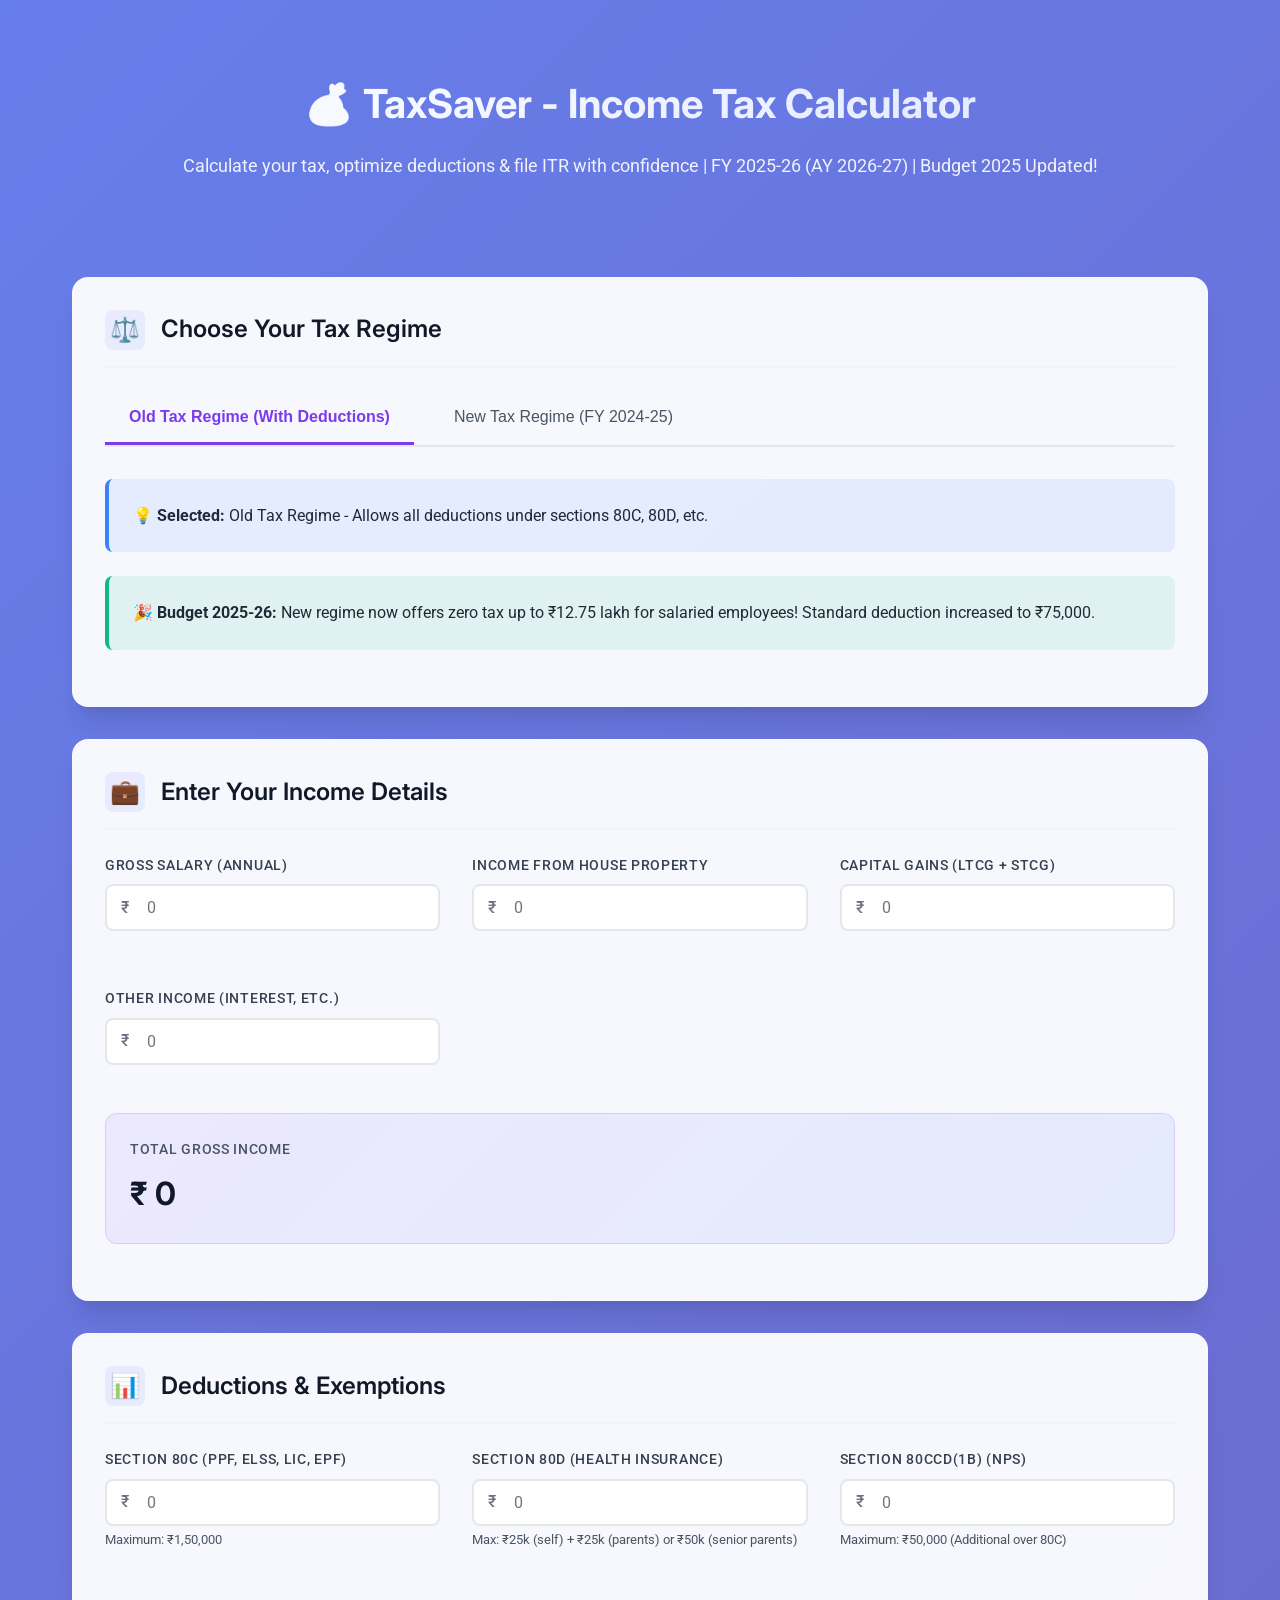
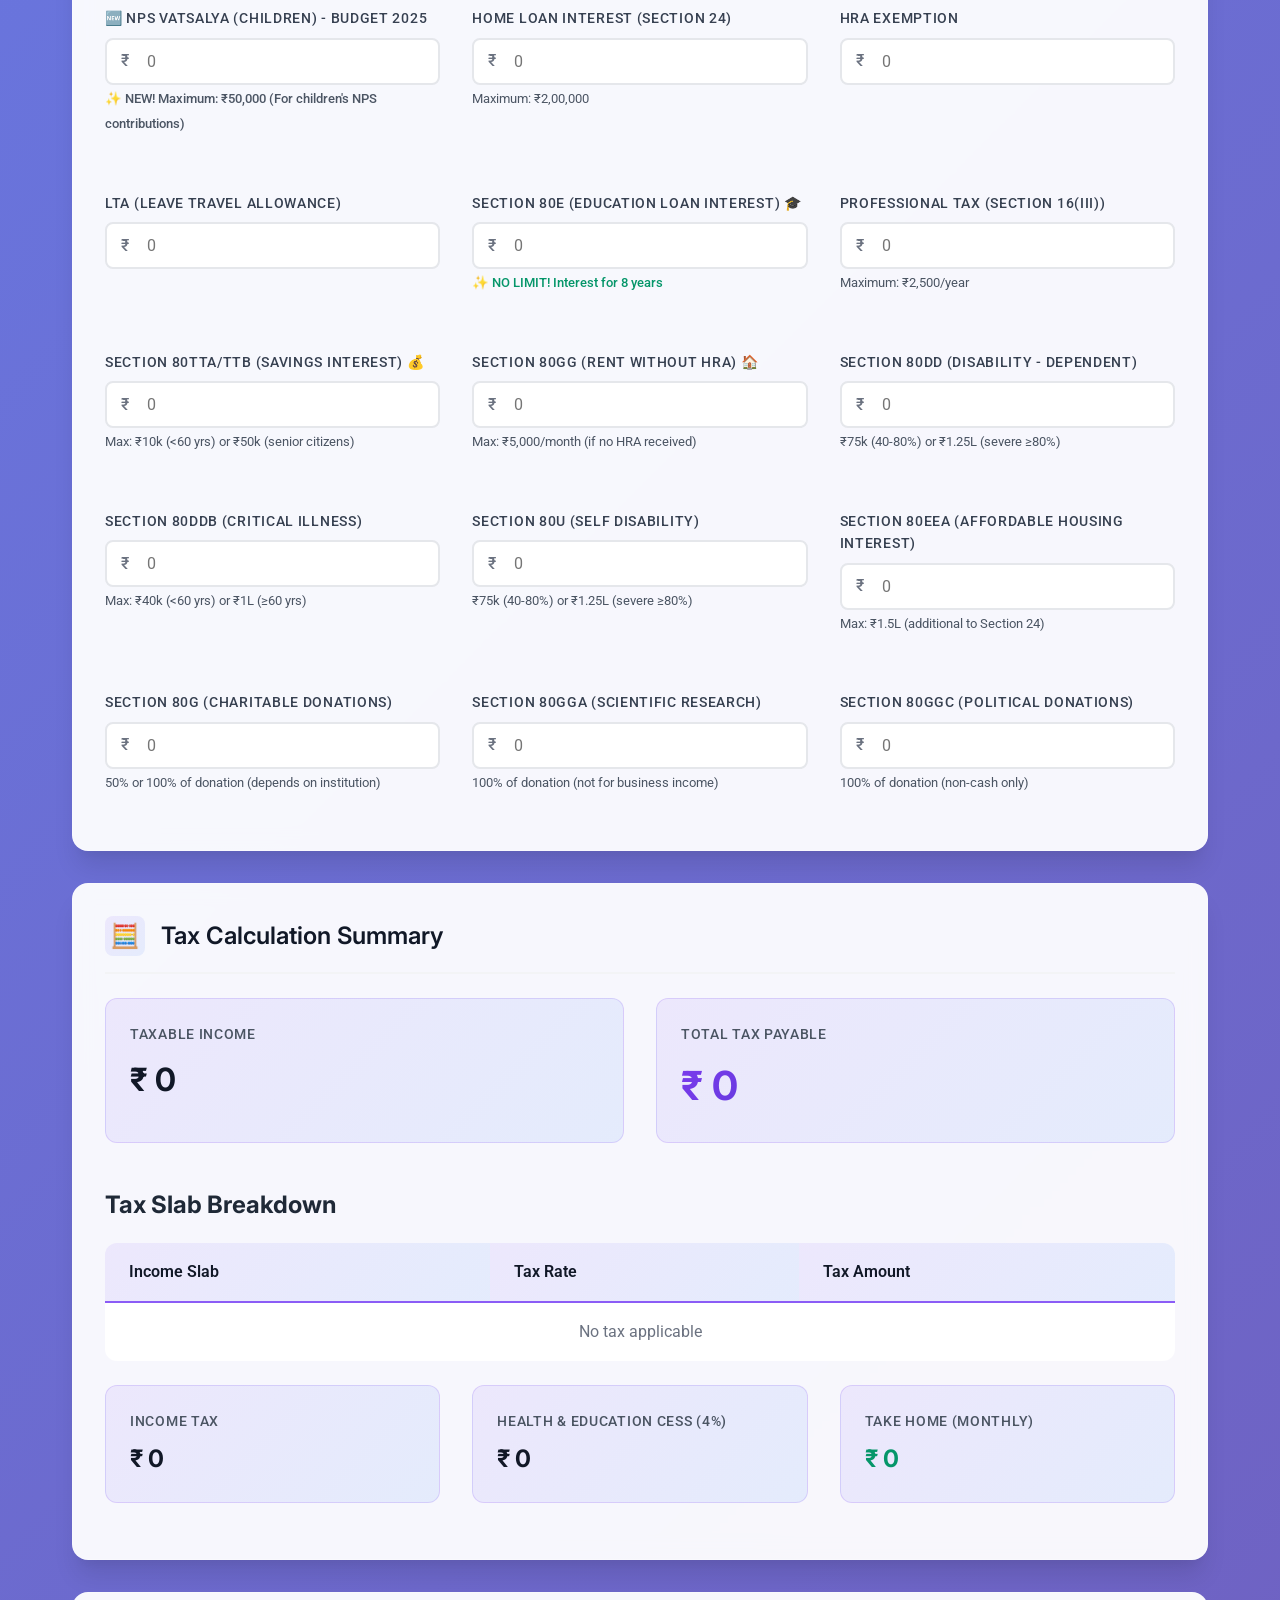
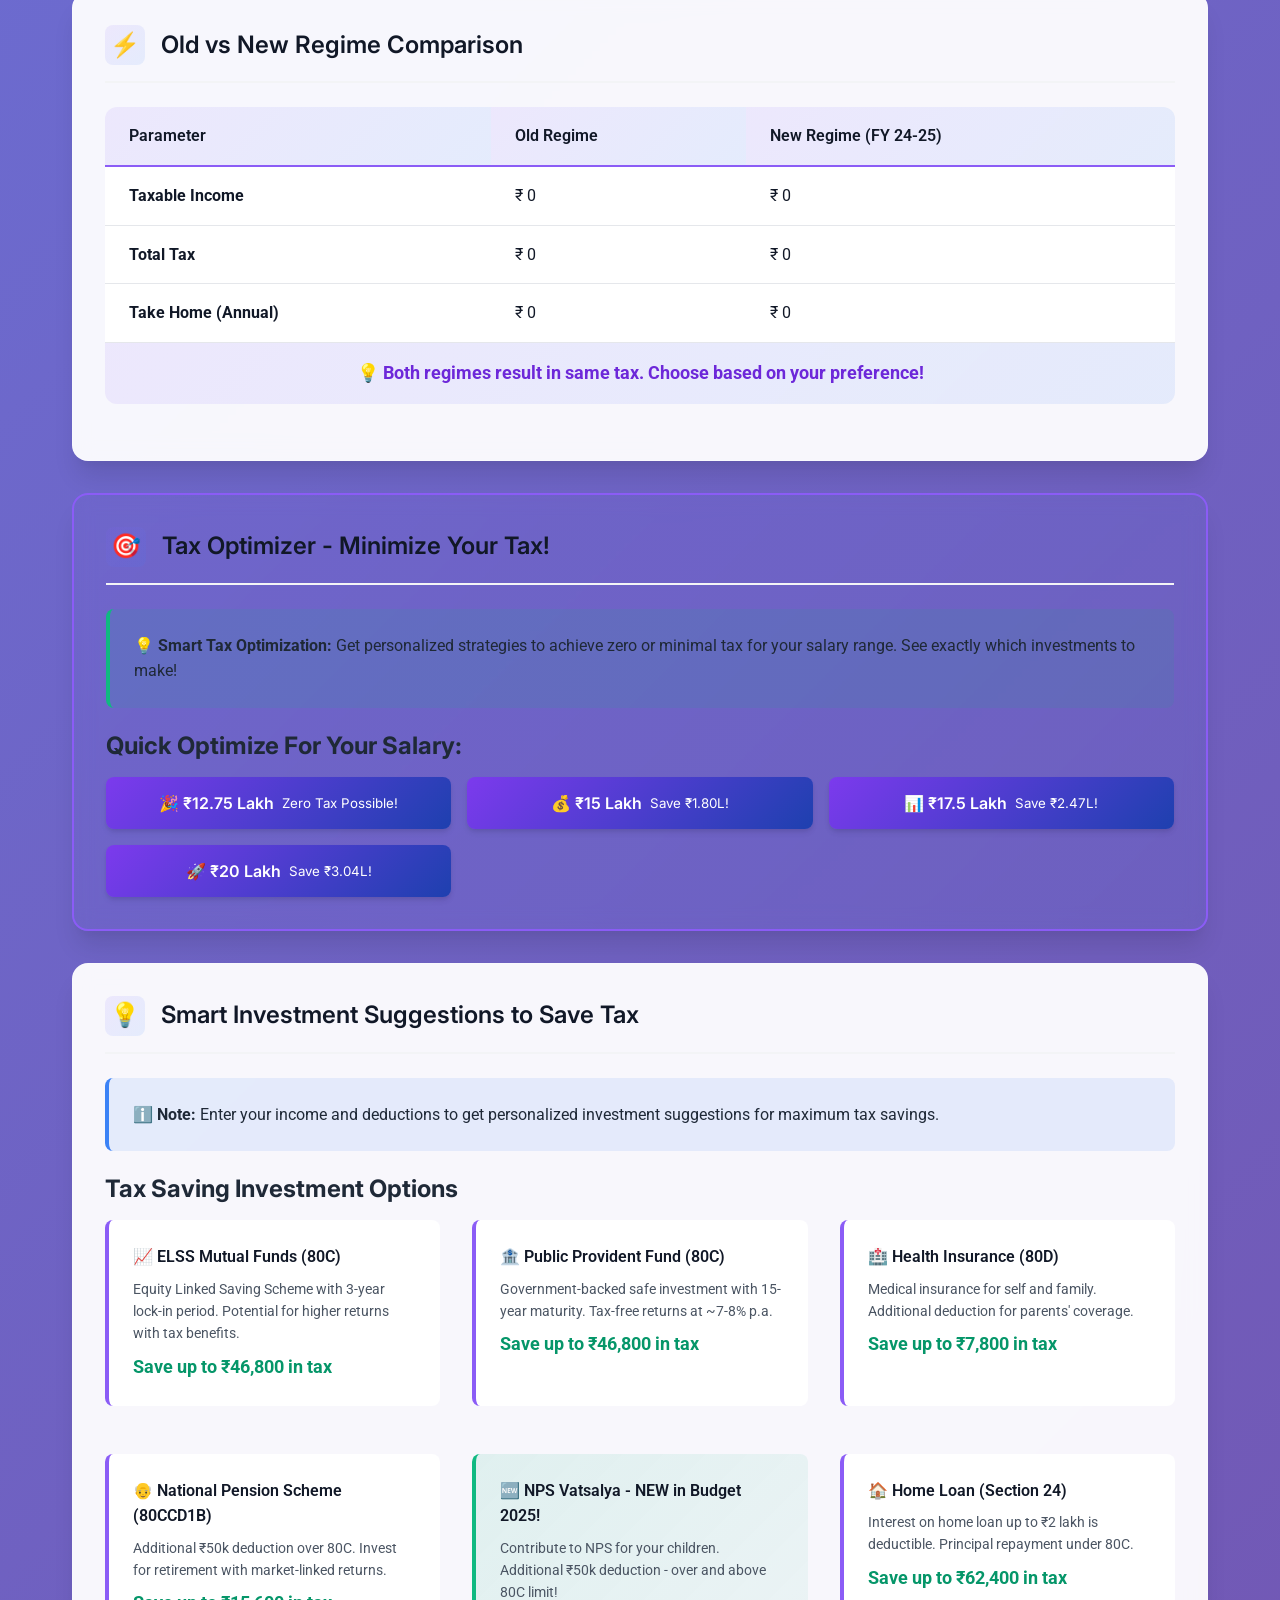
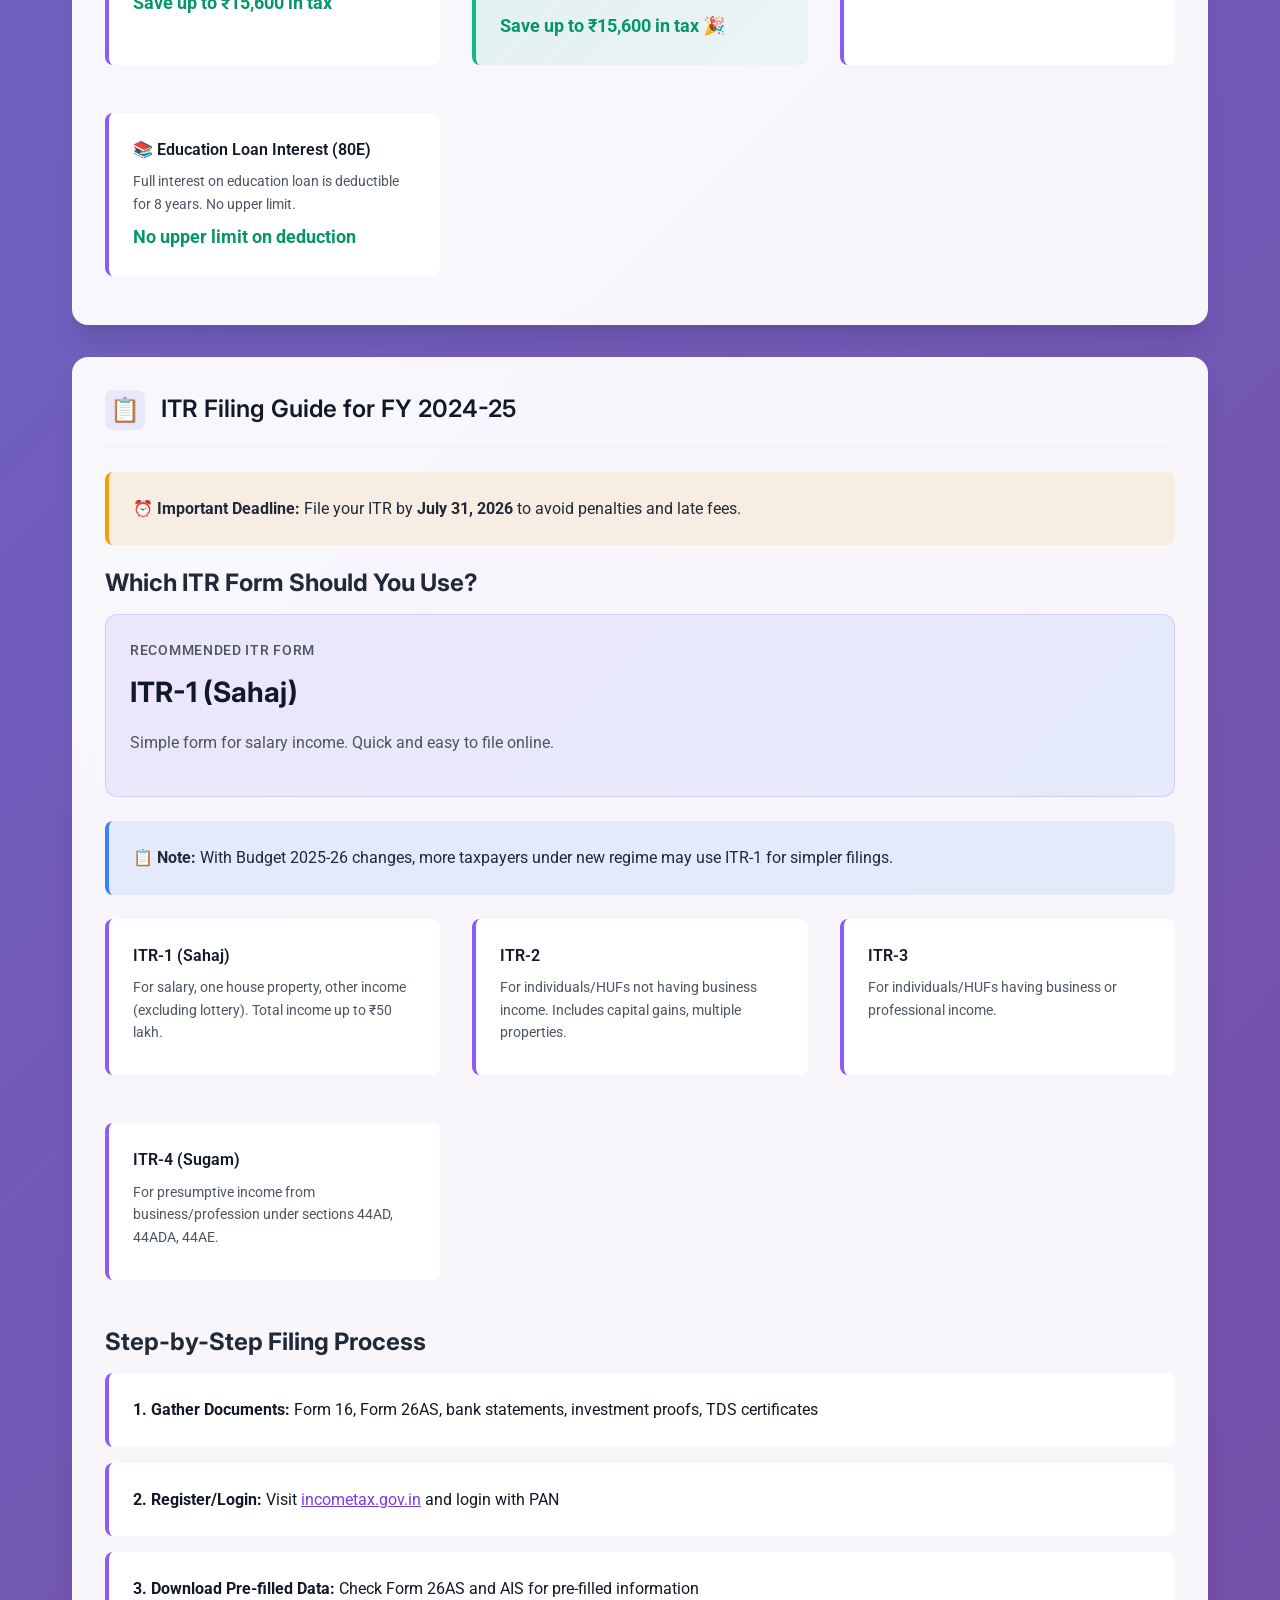
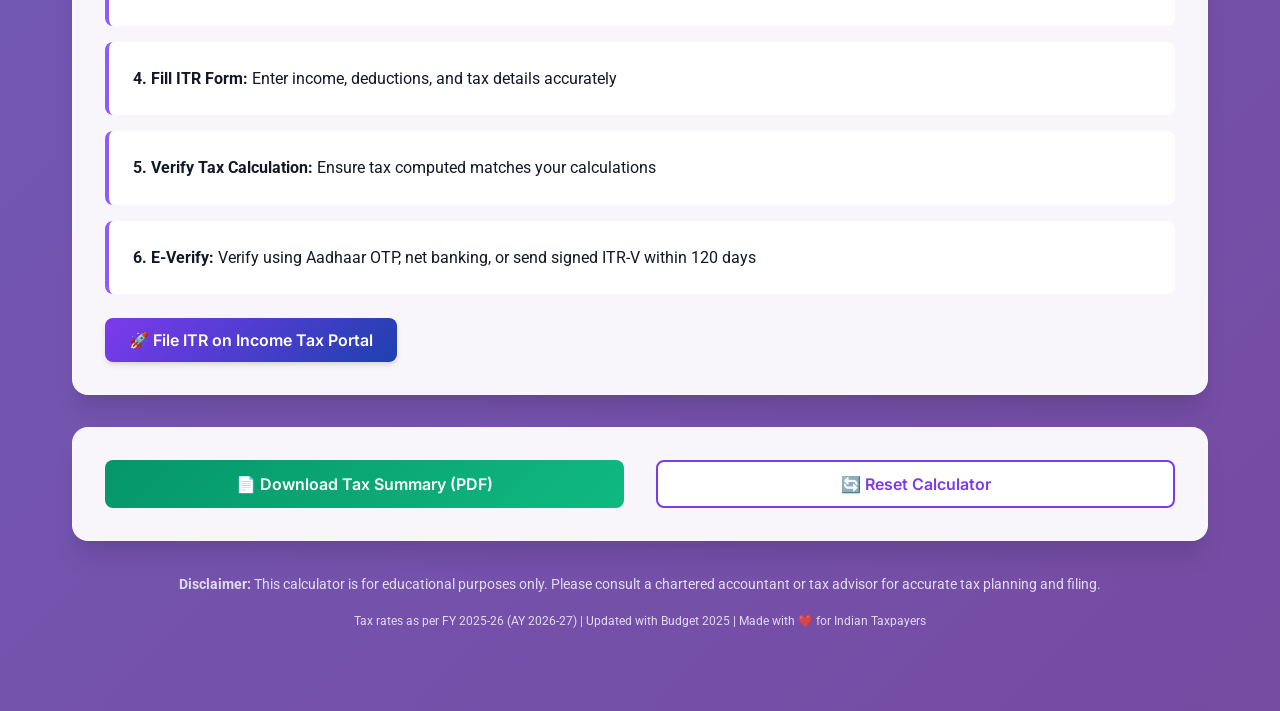
==== index.html @ 65541838 "Initial commit for tax-project with GSD config" ====
<!DOCTYPE html>
<html lang="en">

<head>
    <meta charset="UTF-8">
    <meta name="viewport" content="width=device-width, initial-scale=1.0">
    <meta name="description"
        content="Calculate your income tax, optimize deductions, and get ITR filing guidance for India. Updated for Budget 2025-26 with zero tax up to ₹12.75 lakh!">
    <title>TaxSaver - Income Tax Calculator & ITR Filing Assistant | India | Budget 2025-26</title>

    <!-- Google Fonts -->
    <link rel="preconnect" href="https://fonts.googleapis.com">
    <link rel="preconnect" href="https://fonts.gstatic.com" crossorigin>
    <link
        href="https://fonts.googleapis.com/css2?family=Inter:wght@400;500;600;700&family=Roboto:wght@400;500;700&family=Roboto+Mono:wght@400;500&display=swap"
        rel="stylesheet">

    <!-- Stylesheet -->
    <link rel="stylesheet" href="styles.css">
</head>

<body>
    <div class="container">
        <!-- Header -->
        <header class="header">
            <h1>💰 TaxSaver - Income Tax Calculator</h1>
            <p class="header-subtitle">Calculate your tax, optimize deductions & file ITR with confidence | FY 2025-26
                (AY 2026-27) | Budget 2025 Updated!</p>
        </header>

        <!-- Tax Regime Selector -->
        <div class="card fade-in">
            <div class="card-header">
                <div class="card-icon">⚖️</div>
                <h2 class="card-title">Choose Your Tax Regime</h2>
            </div>
            <div class="tabs">
                <button class="tab active" data-regime="old" onclick="selectRegime('old')">Old Tax Regime (With
                    Deductions)</button>
                <button class="tab" data-regime="new" onclick="selectRegime('new')">New Tax Regime (FY 2024-25)</button>
            </div>
            <div class="alert alert-info mt-md">
                <strong>💡 Selected:</strong> <span id="regime-info">Old Tax Regime - Allows all deductions under
                    sections 80C, 80D, etc.</span>
            </div>
            <div class="alert alert-success mt-sm">
                <strong>🎉 Budget 2025-26:</strong> New regime now offers zero tax up to ₹12.75 lakh for salaried
                employees! Standard deduction increased to ₹75,000.
            </div>
        </div>

        <!-- Income Input Section -->
        <div class="card fade-in">
            <div class="card-header">
                <div class="card-icon">💼</div>
                <h2 class="card-title">Enter Your Income Details</h2>
            </div>

            <div class="grid grid-2">
                <div class="form-group">
                    <label class="form-label" for="salary">Gross Salary (Annual)</label>
                    <div class="input-group">
                        <span class="input-prefix">₹</span>
                        <input type="number" id="salary" class="form-input input-with-prefix" placeholder="0" min="0"
                            oninput="calculateTax()">
                    </div>
                </div>

                <div class="form-group">
                    <label class="form-label" for="houseProperty">Income from House Property</label>
                    <div class="input-group">
                        <span class="input-prefix">₹</span>
                        <input type="number" id="houseProperty" class="form-input input-with-prefix" placeholder="0"
                            oninput="calculateTax()">
                    </div>
                </div>

                <div class="form-group">
                    <label class="form-label" for="capitalGains">Capital Gains (LTCG + STCG)</label>
                    <div class="input-group">
                        <span class="input-prefix">₹</span>
                        <input type="number" id="capitalGains" class="form-input input-with-prefix" placeholder="0"
                            oninput="calculateTax()">
                    </div>
                </div>

                <div class="form-group">
                    <label class="form-label" for="otherIncome">Other Income (Interest, etc.)</label>
                    <div class="input-group">
                        <span class="input-prefix">₹</span>
                        <input type="number" id="otherIncome" class="form-input input-with-prefix" placeholder="0"
                            oninput="calculateTax()">
                    </div>
                </div>
            </div>

            <div class="result-box mt-md">
                <div class="result-label">Total Gross Income</div>
                <div class="result-value" id="totalIncome">₹ 0</div>
            </div>
        </div>

        <!-- Deductions Section (Old Regime Only) -->
        <div class="card fade-in" id="deductions-section">
            <div class="card-header">
                <div class="card-icon">📊</div>
                <h2 class="card-title">Deductions & Exemptions</h2>
            </div>

            <div class="grid grid-2">
                <div class="form-group">
                    <label class="form-label" for="section80c">Section 80C (PPF, ELSS, LIC, EPF)</label>
                    <div class="input-group">
                        <span class="input-prefix">₹</span>
                        <input type="number" id="section80c" class="form-input input-with-prefix" placeholder="0"
                            max="150000" oninput="calculateTax()">
                    </div>
                    <small style="color: var(--gray-600);">Maximum: ₹1,50,000</small>
                </div>

                <div class="form-group">
                    <label class="form-label" for="section80d">Section 80D (Health Insurance)</label>
                    <div class="input-group">
                        <span class="input-prefix">₹</span>
                        <input type="number" id="section80d" class="form-input input-with-prefix" placeholder="0"
                            max="100000" oninput="calculateTax()">
                    </div>
                    <small style="color: var(--gray-600);">Max: ₹25k (self) + ₹25k (parents) or ₹50k (senior
                        parents)</small>
                </div>

                <div class="form-group">
                    <label class="form-label" for="section80ccd1b">Section 80CCD(1B) (NPS)</label>
                    <div class="input-group">
                        <span class="input-prefix">₹</span>
                        <input type="number" id="section80ccd1b" class="form-input input-with-prefix" placeholder="0"
                            max="50000" oninput="calculateTax()">
                    </div>
                    <small style="color: var(--gray-600);">Maximum: ₹50,000 (Additional over 80C)</small>
                </div>

                <div class="form-group">
                    <label class="form-label" for="npsVatsalya">🆕 NPS Vatsalya (Children) - Budget 2025</label>
                    <div class="input-group">
                        <span class="input-prefix">₹</span>
                        <input type="number" id="npsVatsalya" class="form-input input-with-prefix" placeholder="0"
                            max="50000" oninput="calculateTax()">
                    </div>
                    <small style="color: var(--gray-600); font-weight: 500;">✨ NEW! Maximum: ₹50,000 (For children's NPS
                        contributions)</small>
                </div>

                <div class="form-group">
                    <label class="form-label" for="homeLoanInterest">Home Loan Interest (Section 24)</label>
                    <div class="input-group">
                        <span class="input-prefix">₹</span>
                        <input type="number" id="homeLoanInterest" class="form-input input-with-prefix" placeholder="0"
                            max="200000" oninput="calculateTax()">
                    </div>
                    <small style="color: var(--gray-600);">Maximum: ₹2,00,000</small>
                </div>

                <div class="form-group">
                    <label class="form-label" for="hra">HRA Exemption</label>
                    <div class="input-group">
                        <span class="input-prefix">₹</span>
                        <input type="number" id="hra" class="form-input input-with-prefix" placeholder="0"
                            oninput="calculateTax()">
                    </div>
                </div>

                <div class="form-group">
                    <label class="form-label" for="lta">LTA (Leave Travel Allowance)</label>
                    <div class="input-group">
                        <span class="input-prefix">₹</span>
                        <input type="number" id="lta" class="form-input input-with-prefix" placeholder="0"
                            oninput="calculateTax()">
                    </div>
                </div>

                <!-- NEW DEDUCTIONS - Education & Professional -->
                <div class="form-group">
                    <label class="form-label" for="section80e">Section 80E (Education Loan Interest) 🎓</label>
                    <div class="input-group">
                        <span class="input-prefix">₹</span>
                        <input type="number" id="section80e" class="form-input input-with-prefix" placeholder="0"
                            oninput="calculateTax()">
                    </div>
                    <small style="color: var(--success-600); font-weight: 500;">✨ NO LIMIT! Interest for 8 years</small>
                </div>

                <div class="form-group">
                    <label class="form-label" for="professionalTax">Professional Tax (Section 16(iii))</label>
                    <div class="input-group">
                        <span class="input-prefix">₹</span>
                        <input type="number" id="professionalTax" class="form-input input-with-prefix" placeholder="0"
                            max="2500" oninput="calculateTax()">
                    </div>
                    <small style="color: var(--gray-600);">Maximum: ₹2,500/year</small>
                </div>

                <div class="form-group">
                    <label class="form-label" for="section80tta">Section 80TTA/TTB (Savings Interest) 💰</label>
                    <div class="input-group">
                        <span class="input-prefix">₹</span>
                        <input type="number" id="section80tta" class="form-input input-with-prefix" placeholder="0"
                            oninput="calculateTax()">
                    </div>
                    <small style="color: var(--gray-600);">Max: ₹10k (<60 yrs) or ₹50k (senior citizens)</small>
                </div>

                <div class="form-group">
                    <label class="form-label" for="section80gg">Section 80GG (Rent without HRA) 🏠</label>
                    <div class="input-group">
                        <span class="input-prefix">₹</span>
                        <input type="number" id="section80gg" class="form-input input-with-prefix" placeholder="0"
                            max="60000" oninput="calculateTax()">
                    </div>
                    <small style="color: var(--gray-600);">Max: ₹5,000/month (if no HRA received)</small>
                </div>

                <div class="form-group">
                    <label class="form-label" for="section80dd">Section 80DD (Disability - Dependent)</label>
                    <div class="input-group">
                        <span class="input-prefix">₹</span>
                        <input type="number" id="section80dd" class="form-input input-with-prefix" placeholder="0"
                            oninput="calculateTax()">
                    </div>
                    <small style="color: var(--gray-600);">₹75k (40-80%) or ₹1.25L (severe ≥80%)</small>
                </div>

                <div class="form-group">
                    <label class="form-label" for="section80ddb">Section 80DDB (Critical Illness)</label>
                    <div class="input-group">
                        <span class="input-prefix">₹</span>
                        <input type="number" id="section80ddb" class="form-input input-with-prefix" placeholder="0"
                            oninput="calculateTax()">
                    </div>
                    <small style="color: var(--gray-600);">Max: ₹40k (<60 yrs) or ₹1L (≥60 yrs)</small>
                </div>

                <div class="form-group">
                    <label class="form-label" for="section80u">Section 80U (Self Disability)</label>
                    <div class="input-group">
                        <span class="input-prefix">₹</span>
                        <input type="number" id="section80u" class="form-input input-with-prefix" placeholder="0"
                            oninput="calculateTax()">
                    </div>
                    <small style="color: var(--gray-600);">₹75k (40-80%) or ₹1.25L (severe ≥80%)</small>
                </div>

                <div class="form-group">
                    <label class="form-label" for="section80eea">Section 80EEA (Affordable Housing Interest)</label>
                    <div class="input-group">
                        <span class="input-prefix">₹</span>
                        <input type="number" id="section80eea" class="form-input input-with-prefix" placeholder="0"
                            max="150000" oninput="calculateTax()">
                    </div>
                    <small style="color: var(--gray-600);">Max: ₹1.5L (additional to Section 24)</small>
                </div>

                <div class="form-group">
                    <label class="form-label" for="section80g">Section 80G (Charitable Donations)</label>
                    <div class="input-group">
                        <span class="input-prefix">₹</span>
                        <input type="number" id="section80g" class="form-input input-with-prefix" placeholder="0"
                            oninput="calculateTax()">
                    </div>
                    <small style="color: var(--gray-600);">50% or 100% of donation (depends on institution)</small>
                </div>

                <div class="form-group">
                    <label class="form-label" for="section80gga">Section 80GGA (Scientific Research)</label>
                    <div class="input-group">
                        <span class="input-prefix">₹</span>
                        <input type="number" id="section80gga" class="form-input input-with-prefix" placeholder="0"
                            oninput="calculateTax()">
                    </div>
                    <small style="color: var(--gray-600);">100% of donation (not for business income)</small>
                </div>

                <div class="form-group">
                    <label class="form-label" for="section80ggc">Section 80GGC (Political Donations)</label>
                    <div class="input-group">
                        <span class="input-prefix">₹</span>
                        <input type="number" id="section80ggc" class="form-input input-with-prefix" placeholder="0"
                            oninput="calculateTax()">
                    </div>
                    <small style="color: var(--gray-600);">100% of donation (non-cash only)</small>
                </div>
            </div>
        </div>

        <!-- Tax Calculation Results -->
        <div class="card fade-in">
            <div class="card-header">
                <div class="card-icon">🧮</div>
                <h2 class="card-title">Tax Calculation Summary</h2>
            </div>

            <div class="grid grid-2">
                <div class="result-box">
                    <div class="result-label">Taxable Income</div>
                    <div class="result-value" id="taxableIncome">₹ 0</div>
                </div>

                <div class="result-box">
                    <div class="result-label">Total Tax Payable</div>
                    <div class="result-value large" id="totalTax">₹ 0</div>
                </div>
            </div>

            <!-- Tax Breakdown -->
            <div class="mt-md">
                <h3 class="mb-sm">Tax Slab Breakdown</h3>
                <table class="comparison-table">
                    <thead>
                        <tr>
                            <th>Income Slab</th>
                            <th>Tax Rate</th>
                            <th>Tax Amount</th>
                        </tr>
                    </thead>
                    <tbody id="taxBreakdown">
                        <tr>
                            <td colspan="3" class="text-center" style="color: var(--gray-500);">Enter income to see tax
                                breakdown</td>
                        </tr>
                    </tbody>
                </table>
            </div>

            <!-- Additional Charges -->
            <div class="grid grid-3 mt-md">
                <div class="result-box">
                    <div class="result-label">Income Tax</div>
                    <div class="result-value" id="baseTax" style="font-size: 1.5rem;">₹ 0</div>
                </div>
                <div class="result-box">
                    <div class="result-label">Health & Education Cess (4%)</div>
                    <div class="result-value" id="cess" style="font-size: 1.5rem;">₹ 0</div>
                </div>
                <div class="result-box">
                    <div class="result-label">Take Home (Monthly)</div>
                    <div class="result-value text-success" id="takeHome" style="font-size: 1.5rem;">₹ 0</div>
                </div>
            </div>
        </div>

        <!-- Regime Comparison -->
        <div class="card fade-in">
            <div class="card-header">
                <div class="card-icon">⚡</div>
                <h2 class="card-title">Old vs New Regime Comparison</h2>
            </div>

            <table class="comparison-table">
                <thead>
                    <tr>
                        <th>Parameter</th>
                        <th>Old Regime</th>
                        <th>New Regime (FY 24-25)</th>
                    </tr>
                </thead>
                <tbody>
                    <tr>
                        <td><strong>Taxable Income</strong></td>
                        <td id="oldTaxableIncome">₹ 0</td>
                        <td id="newTaxableIncome">₹ 0</td>
                    </tr>
                    <tr>
                        <td><strong>Total Tax</strong></td>
                        <td id="oldTotalTax">₹ 0</td>
                        <td id="newTotalTax">₹ 0</td>
                    </tr>
                    <tr>
                        <td><strong>Take Home (Annual)</strong></td>
                        <td id="oldTakeHome">₹ 0</td>
                        <td id="newTakeHome">₹ 0</td>
                    </tr>
                    <tr>
                        <td colspan="3" class="text-center" style="background: var(--card-gradient);">
                            <strong id="recommendation" style="color: var(--accent-700); font-size: 1.125rem;">💡
                                Recommendation will appear here</strong>
                        </td>
                    </tr>
                </tbody>
            </table>
        </div>

        <!-- Tax Optimizer Section -->
        <div class="card fade-in"
            style="background: linear-gradient(135deg, rgba(139, 92, 246, 0.05) 0%, rgba(59, 130, 246, 0.05) 100%); border: 2px solid var(--accent-500);">
            <div class="card-header">
                <div class="card-icon">🎯</div>
                <h2 class="card-title">Tax Optimizer - Minimize Your Tax!</h2>
            </div>

            <div class="alert alert-success">
                <strong>💡 Smart Tax Optimization:</strong> Get personalized strategies to achieve zero or minimal tax
                for your salary range. See exactly which investments to make!
            </div>

            <!-- Quick Scenario Selector -->
            <div class="mt-md">
                <h3 class="mb-sm">Quick Optimize For Your Salary:</h3>
                <div class="grid grid-2" style="gap: 1rem;">
                    <button class="btn btn-primary" onclick="optimizeForSalary(1275000)"
                        style="font-size: 1rem; padding: 1rem;">
                        🎉 ₹12.75 Lakh<br>
                        <small style="font-weight: normal;">Zero Tax Possible!</small>
                    </button>
                    <button class="btn btn-primary" onclick="optimizeForSalary(1500000)"
                        style="font-size: 1rem; padding: 1rem;">
                        💰 ₹15 Lakh<br>
                        <small style="font-weight: normal;">Save ₹1.80L!</small>
                    </button>
                    <button class="btn btn-primary" onclick="optimizeForSalary(1750000)"
                        style="font-size: 1rem; padding: 1rem;">
                        📊 ₹17.5 Lakh<br>
                        <small style="font-weight: normal;">Save ₹2.47L!</small>
                    </button>
                    <button class="btn btn-primary" onclick="optimizeForSalary(2000000)"
                        style="font-size: 1rem; padding: 1rem;">
                        🚀 ₹20 Lakh<br>
                        <small style="font-weight: normal;">Save ₹3.04L!</small>
                    </button>
                </div>
            </div>

            <!-- Optimization Results -->
            <div id="optimizer-results" class="hidden">
                <!-- Results will be populated by JavaScript -->
            </div>
        </div>

        <!-- Investment Suggestions -->
        <div class="card fade-in">
            <div class="card-header">
                <div class="card-icon">💡</div>
                <h2 class="card-title">Smart Investment Suggestions to Save Tax</h2>
            </div>

            <div id="suggestions-container">
                <div class="alert alert-info">
                    <strong>ℹ️ Note:</strong> Enter your income and deductions to get personalized investment
                    suggestions for maximum tax savings.
                </div>
            </div>

            <div class="mt-md">
                <h3 class="mb-sm">Tax Saving Investment Options</h3>
                <div class="grid grid-2">
                    <div class="suggestion-item">
                        <div class="suggestion-title">📈 ELSS Mutual Funds (80C)</div>
                        <div class="suggestion-desc">Equity Linked Saving Scheme with 3-year lock-in period. Potential
                            for higher returns with tax benefits.</div>
                        <div class="suggestion-amount">Save up to ₹46,800 in tax</div>
                    </div>

                    <div class="suggestion-item">
                        <div class="suggestion-title">🏦 Public Provident Fund (80C)</div>
                        <div class="suggestion-desc">Government-backed safe investment with 15-year maturity. Tax-free
                            returns at ~7-8% p.a.</div>
                        <div class="suggestion-amount">Save up to ₹46,800 in tax</div>
                    </div>

                    <div class="suggestion-item">
                        <div class="suggestion-title">🏥 Health Insurance (80D)</div>
                        <div class="suggestion-desc">Medical insurance for self and family. Additional deduction for
                            parents' coverage.</div>
                        <div class="suggestion-amount">Save up to ₹7,800 in tax</div>
                    </div>

                    <div class="suggestion-item">
                        <div class="suggestion-title">👴 National Pension Scheme (80CCD1B)</div>
                        <div class="suggestion-desc">Additional ₹50k deduction over 80C. Invest for retirement with
                            market-linked returns.</div>
                        <div class="suggestion-amount">Save up to ₹15,600 in tax</div>
                    </div>

                    <div class="suggestion-item"
                        style="border-left-color: var(--success-500); background: linear-gradient(135deg, rgba(16, 185, 129, 0.1) 0%, rgba(16, 185, 129, 0.05) 100%);">
                        <div class="suggestion-title">🆕 NPS Vatsalya - NEW in Budget 2025!</div>
                        <div class="suggestion-desc">Contribute to NPS for your children. Additional ₹50k deduction -
                            over and above 80C limit!</div>
                        <div class="suggestion-amount">Save up to ₹15,600 in tax 🎉</div>
                    </div>

                    <div class="suggestion-item">
                        <div class="suggestion-title">🏠 Home Loan (Section 24)</div>
                        <div class="suggestion-desc">Interest on home loan up to ₹2 lakh is deductible. Principal
                            repayment under 80C.</div>
                        <div class="suggestion-amount">Save up to ₹62,400 in tax</div>
                    </div>

                    <div class="suggestion-item">
                        <div class="suggestion-title">📚 Education Loan Interest (80E)</div>
                        <div class="suggestion-desc">Full interest on education loan is deductible for 8 years. No upper
                            limit.</div>
                        <div class="suggestion-amount">No upper limit on deduction</div>
                    </div>
                </div>
            </div>
        </div>

        <!-- ITR Filing Guide -->
        <div class="card fade-in">
            <div class="card-header">
                <div class="card-icon">📋</div>
                <h2 class="card-title">ITR Filing Guide for FY 2024-25</h2>
            </div>

            <div class="alert alert-warning">
                <strong>⏰ Important Deadline:</strong> File your ITR by <strong>July 31, 2026</strong> to avoid
                penalties and late fees.
            </div>

            <div class="mt-md">
                <h3 class="mb-sm">Which ITR Form Should You Use?</h3>
                <div id="itr-form-suggestion" class="result-box">
                    <div class="result-label">Recommended ITR Form</div>
                    <div class="result-value" id="itrForm" style="font-size: 1.75rem;">ITR-1 (Sahaj)</div>
                    <p id="itrFormDesc" class="mt-sm" style="color: var(--gray-600);">For individuals with salary
                        income, one house property, and other income up to ₹50 lakh.</p>
                </div>

                <div class="alert alert-info mt-md">
                    <strong>📋 Note:</strong> With Budget 2025-26 changes, more taxpayers under new regime may use ITR-1
                    for simpler filings.
                </div>

                <div class="grid grid-2 mt-md">
                    <div class="suggestion-item">
                        <div class="suggestion-title">ITR-1 (Sahaj)</div>
                        <div class="suggestion-desc">For salary, one house property, other income (excluding lottery).
                            Total income up to ₹50 lakh.</div>
                    </div>

                    <div class="suggestion-item">
                        <div class="suggestion-title">ITR-2</div>
                        <div class="suggestion-desc">For individuals/HUFs not having business income. Includes capital
                            gains, multiple properties.</div>
                    </div>

                    <div class="suggestion-item">
                        <div class="suggestion-title">ITR-3</div>
                        <div class="suggestion-desc">For individuals/HUFs having business or professional income.</div>
                    </div>

                    <div class="suggestion-item">
                        <div class="suggestion-title">ITR-4 (Sugam)</div>
                        <div class="suggestion-desc">For presumptive income from business/profession under sections
                            44AD, 44ADA, 44AE.</div>
                    </div>
                </div>
            </div>

            <div class="mt-lg">
                <h3 class="mb-sm">Step-by-Step Filing Process</h3>
                <div class="suggestion-item">
                    <strong>1. Gather Documents:</strong> Form 16, Form 26AS, bank statements, investment proofs, TDS
                    certificates
                </div>
                <div class="suggestion-item">
                    <strong>2. Register/Login:</strong> Visit <a href="https://www.incometax.gov.in" target="_blank"
                        style="color: var(--accent-600);">incometax.gov.in</a> and login with PAN
                </div>
                <div class="suggestion-item">
                    <strong>3. Download Pre-filled Data:</strong> Check Form 26AS and AIS for pre-filled information
                </div>
                <div class="suggestion-item">
                    <strong>4. Fill ITR Form:</strong> Enter income, deductions, and tax details accurately
                </div>
                <div class="suggestion-item">
                    <strong>5. Verify Tax Calculation:</strong> Ensure tax computed matches your calculations
                </div>
                <div class="suggestion-item">
                    <strong>6. E-Verify:</strong> Verify using Aadhaar OTP, net banking, or send signed ITR-V within 120
                    days
                </div>
            </div>

            <div class="mt-md">
                <button class="btn btn-primary" onclick="window.open('https://www.incometax.gov.in', '_blank')">
                    🚀 File ITR on Income Tax Portal
                </button>
            </div>
        </div>

        <!-- Action Buttons -->
        <div class="card fade-in text-center">
            <div class="grid grid-2">
                <button class="btn btn-success" onclick="downloadPDF()">
                    📄 Download Tax Summary (PDF)
                </button>
                <button class="btn btn-secondary" onclick="resetCalculator()">
                    🔄 Reset Calculator
                </button>
            </div>
        </div>

        <!-- Footer -->
        <footer class="text-center mt-lg" style="color: rgba(255, 255, 255, 0.8); padding-bottom: var(--spacing-lg);">
            <p style="font-size: 0.875rem;">
                <strong>Disclaimer:</strong> This calculator is for educational purposes only. Please consult a
                chartered accountant or tax advisor for accurate tax planning and filing.
            </p>
            <p style="font-size: 0.75rem; margin-top: var(--spacing-sm);">
                Tax rates as per FY 2025-26 (AY 2026-27) | Updated with Budget 2025 | Made with ❤️ for Indian Taxpayers
            </p>
        </footer>
    </div>

    <!-- JavaScript -->
    <script src="app.js"></script>
</body>

</html>
---- styles.css ----
/* ============================================
   TAXSAVER - Premium Design System
   Indian Income Tax Calculator & ITR Assistant
   ============================================ */

/* === CSS Variables & Design Tokens === */
:root {
  /* Color Palette - Finance & Trust Theme */
  --primary-600: #1e40af;
  --primary-700: #1e3a8a;
  --primary-800: #1e293b;
  --accent-500: #8b5cf6;
  --accent-600: #7c3aed;
  --accent-700: #6d28d9;
  
  /* Semantic Colors */
  --success-500: #10b981;
  --success-600: #059669;
  --warning-500: #f59e0b;
  --error-500: #ef4444;
  --info-500: #3b82f6;
  
  /* Neutrals */
  --gray-50: #f9fafb;
  --gray-100: #f3f4f6;
  --gray-200: #e5e7eb;
  --gray-300: #d1d5db;
  --gray-400: #9ca3af;
  --gray-500: #6b7280;
  --gray-600: #4b5563;
  --gray-700: #374151;
  --gray-800: #1f2937;
  --gray-900: #111827;
  
  /* Background Gradients */
  --bg-gradient: linear-gradient(135deg, #667eea 0%, #764ba2 100%);
  --bg-gradient-dark: linear-gradient(135deg, #1e3a8a 0%, #6d28d9 100%);
  --card-gradient: linear-gradient(135deg, rgba(139, 92, 246, 0.1) 0%, rgba(59, 130, 246, 0.1) 100%);
  
  /* Spacing */
  --spacing-xs: 0.5rem;
  --spacing-sm: 1rem;
  --spacing-md: 1.5rem;
  --spacing-lg: 2rem;
  --spacing-xl: 3rem;
  --spacing-2xl: 4rem;
  
  /* Typography */
  --font-heading: 'Inter', -apple-system, BlinkMacSystemFont, 'Segoe UI', sans-serif;
  --font-body: 'Roboto', -apple-system, BlinkMacSystemFont, 'Segoe UI', sans-serif;
  --font-mono: 'Roboto Mono', monospace;
  
  /* Border Radius */
  --radius-sm: 0.375rem;
  --radius-md: 0.5rem;
  --radius-lg: 0.75rem;
  --radius-xl: 1rem;
  --radius-2xl: 1.5rem;
  
  /* Shadows */
  --shadow-sm: 0 1px 2px 0 rgba(0, 0, 0, 0.05);
  --shadow-md: 0 4px 6px -1px rgba(0, 0, 0, 0.1), 0 2px 4px -1px rgba(0, 0, 0, 0.06);
  --shadow-lg: 0 10px 15px -3px rgba(0, 0, 0, 0.1), 0 4px 6px -2px rgba(0, 0, 0, 0.05);
  --shadow-xl: 0 20px 25px -5px rgba(0, 0, 0, 0.1), 0 10px 10px -5px rgba(0, 0, 0, 0.04);
  --shadow-glow: 0 0 30px rgba(139, 92, 246, 0.3);
  
  /* Transitions */
  --transition-fast: 150ms cubic-bezier(0.4, 0, 0.2, 1);
  --transition-base: 300ms cubic-bezier(0.4, 0, 0.2, 1);
  --transition-slow: 500ms cubic-bezier(0.4, 0, 0.2, 1);
}

/* === Global Resets & Base Styles === */
* {
  margin: 0;
  padding: 0;
  box-sizing: border-box;
}

html {
  font-size: 16px;
  scroll-behavior: smooth;
}

body {
  font-family: var(--font-body);
  background: var(--bg-gradient);
  color: var(--gray-900);
  line-height: 1.6;
  min-height: 100vh;
  overflow-x: hidden;
}

/* === Typography === */
h1, h2, h3, h4, h5, h6 {
  font-family: var(--font-heading);
  font-weight: 700;
  line-height: 1.2;
  margin-bottom: var(--spacing-sm);
}

h1 {
  font-size: 2.5rem;
  background: linear-gradient(135deg, #ffffff 0%, #e0e7ff 100%);
  -webkit-background-clip: text;
  -webkit-text-fill-color: transparent;
  background-clip: text;
  margin-bottom: var(--spacing-md);
}

h2 {
  font-size: 2rem;
  color: var(--gray-900);
}

h3 {
  font-size: 1.5rem;
  color: var(--gray-800);
}

p {
  margin-bottom: var(--spacing-sm);
}

/* === Container & Layout === */
.container {
  max-width: 1200px;
  margin: 0 auto;
  padding: var(--spacing-lg);
}

.header {
  text-align: center;
  padding: var(--spacing-xl) var(--spacing-lg);
  margin-bottom: var(--spacing-lg);
}

.header-subtitle {
  color: rgba(255, 255, 255, 0.9);
  font-size: 1.125rem;
  font-weight: 400;
  margin-top: var(--spacing-sm);
}

/* === Card Components === */
.card {
  background: rgba(255, 255, 255, 0.95);
  backdrop-filter: blur(10px);
  border-radius: var(--radius-xl);
  padding: var(--spacing-lg);
  margin-bottom: var(--spacing-lg);
  box-shadow: var(--shadow-xl);
  border: 1px solid rgba(255, 255, 255, 0.2);
  transition: transform var(--transition-base), box-shadow var(--transition-base);
}

.card:hover {
  transform: translateY(-2px);
  box-shadow: var(--shadow-xl), var(--shadow-glow);
}

.card-header {
  display: flex;
  align-items: center;
  gap: var(--spacing-sm);
  margin-bottom: var(--spacing-md);
  padding-bottom: var(--spacing-sm);
  border-bottom: 2px solid var(--gray-100);
}

.card-icon {
  width: 2.5rem;
  height: 2.5rem;
  background: var(--card-gradient);
  border-radius: var(--radius-md);
  display: flex;
  align-items: center;
  justify-content: center;
  font-size: 1.5rem;
}

.card-title {
  font-size: 1.5rem;
  font-weight: 600;
  color: var(--gray-900);
  margin: 0;
}

/* === Form Elements === */
.form-group {
  margin-bottom: var(--spacing-md);
}

.form-label {
  display: block;
  font-weight: 500;
  color: var(--gray-700);
  margin-bottom: var(--spacing-xs);
  font-size: 0.875rem;
  text-transform: uppercase;
  letter-spacing: 0.05em;
}

.form-input {
  width: 100%;
  padding: 0.75rem 1rem;
  border: 2px solid var(--gray-200);
  border-radius: var(--radius-md);
  font-size: 1rem;
  font-family: var(--font-body);
  transition: all var(--transition-fast);
  background: white;
}

.form-input:focus {
  outline: none;
  border-color: var(--accent-500);
  box-shadow: 0 0 0 3px rgba(139, 92, 246, 0.1);
}

.form-input:hover {
  border-color: var(--gray-300);
}

.input-group {
  position: relative;
}

.input-prefix {
  position: absolute;
  left: 1rem;
  top: 50%;
  transform: translateY(-50%);
  color: var(--gray-500);
  font-weight: 500;
  pointer-events: none;
}

.input-with-prefix {
  padding-left: 2.5rem;
}

/* === Buttons === */
.btn {
  padding: 0.75rem 1.5rem;
  border: none;
  border-radius: var(--radius-md);
  font-size: 1rem;
  font-weight: 600;
  font-family: var(--font-heading);
  cursor: pointer;
  transition: all var(--transition-base);
  display: inline-flex;
  align-items: center;
  gap: var(--spacing-xs);
  text-decoration: none;
  text-align: center;
  justify-content: center;
}

.btn-primary {
  background: linear-gradient(135deg, var(--accent-600) 0%, var(--primary-600) 100%);
  color: white;
  box-shadow: var(--shadow-md);
}

.btn-primary:hover {
  transform: translateY(-2px);
  box-shadow: var(--shadow-lg), 0 0 20px rgba(139, 92, 246, 0.4);
}

.btn-primary:active {
  transform: translateY(0);
}

.btn-secondary {
  background: white;
  color: var(--accent-600);
  border: 2px solid var(--accent-600);
}

.btn-secondary:hover {
  background: var(--accent-50);
  transform: translateY(-2px);
}

.btn-success {
  background: linear-gradient(135deg, var(--success-600) 0%, var(--success-500) 100%);
  color: white;
}

/* === Grid System === */
.grid {
  display: grid;
  gap: var(--spacing-lg);
}

.grid-2 {
  grid-template-columns: repeat(auto-fit, minmax(300px, 1fr));
}

.grid-3 {
  grid-template-columns: repeat(auto-fit, minmax(250px, 1fr));
}

/* === Tabs === */
.tabs {
  display: flex;
  gap: var(--spacing-sm);
  margin-bottom: var(--spacing-lg);
  border-bottom: 2px solid var(--gray-200);
  overflow-x: auto;
  padding-bottom: 0;
}

.tab {
  padding: var(--spacing-sm) var(--spacing-md);
  background: none;
  border: none;
  border-bottom: 3px solid transparent;
  font-size: 1rem;
  font-weight: 500;
  color: var(--gray-600);
  cursor: pointer;
  transition: all var(--transition-fast);
  white-space: nowrap;
}

.tab:hover {
  color: var(--accent-600);
}

.tab.active {
  color: var(--accent-600);
  border-bottom-color: var(--accent-600);
  font-weight: 600;
}

.tab-content {
  display: none;
}

.tab-content.active {
  display: block;
  animation: fadeIn var(--transition-base);
}

/* === Results Display === */
.result-box {
  background: var(--card-gradient);
  border-radius: var(--radius-lg);
  padding: var(--spacing-md);
  margin-bottom: var(--spacing-md);
  border: 1px solid rgba(139, 92, 246, 0.2);
}

.result-label {
  font-size: 0.875rem;
  color: var(--gray-600);
  text-transform: uppercase;
  letter-spacing: 0.05em;
  font-weight: 500;
}

.result-value {
  font-size: 2rem;
  font-weight: 700;
  font-family: var(--font-heading);
  color: var(--gray-900);
  margin-top: var(--spacing-xs);
}

.result-value.large {
  font-size: 2.5rem;
  background: linear-gradient(135deg, var(--accent-600) 0%, var(--primary-600) 100%);
  -webkit-background-clip: text;
  -webkit-text-fill-color: transparent;
  background-clip: text;
}

/* === Comparison Table === */
.comparison-table {
  width: 100%;
  border-collapse: separate;
  border-spacing: 0;
  margin: var(--spacing-md) 0;
  overflow: hidden;
  border-radius: var(--radius-lg);
}

.comparison-table th {
  background: var(--card-gradient);
  color: var(--gray-900);
  font-weight: 600;
  text-align: left;
  padding: var(--spacing-sm) var(--spacing-md);
  border-bottom: 2px solid var(--accent-500);
}

.comparison-table td {
  padding: var(--spacing-sm) var(--spacing-md);
  border-bottom: 1px solid var(--gray-200);
  background: white;
}

.comparison-table tr:last-child td {
  border-bottom: none;
}

.comparison-table tr:hover td {
  background: var(--gray-50);
}

/* === Progress Bar === */
.progress-bar {
  width: 100%;
  height: 1rem;
  background: var(--gray-200);
  border-radius: var(--radius-lg);
  overflow: hidden;
  margin: var(--spacing-sm) 0;
}

.progress-fill {
  height: 100%;
  background: linear-gradient(90deg, var(--success-600) 0%, var(--success-500) 100%);
  border-radius: var(--radius-lg);
  transition: width var(--transition-slow);
  position: relative;
}

.progress-fill::after {
  content: '';
  position: absolute;
  top: 0;
  left: 0;
  right: 0;
  bottom: 0;
  background: linear-gradient(90deg, transparent, rgba(255,255,255,0.3), transparent);
  animation: shimmer 2s infinite;
}

/* === Badge === */
.badge {
  display: inline-block;
  padding: 0.25rem 0.75rem;
  border-radius: var(--radius-lg);
  font-size: 0.75rem;
  font-weight: 600;
  text-transform: uppercase;
  letter-spacing: 0.05em;
}

.badge-success {
  background: var(--success-500);
  color: white;
}

.badge-info {
  background: var(--info-500);
  color: white;
}

.badge-warning {
  background: var(--warning-500);
  color: white;
}

/* === Suggestions List === */
.suggestion-item {
  background: white;
  border-left: 4px solid var(--accent-500);
  padding: var(--spacing-md);
  margin-bottom: var(--spacing-sm);
  border-radius: var(--radius-md);
  transition: all var(--transition-fast);
}

.suggestion-item:hover {
  transform: translateX(4px);
  box-shadow: var(--shadow-md);
}

.suggestion-title {
  font-weight: 600;
  color: var(--gray-900);
  margin-bottom: var(--spacing-xs);
}

.suggestion-desc {
  font-size: 0.875rem;
  color: var(--gray-600);
  margin-bottom: var(--spacing-xs);
}

.suggestion-amount {
  font-weight: 700;
  color: var(--success-600);
  font-size: 1.125rem;
}

/* === Alert/Info Box === */
.alert {
  padding: var(--spacing-md);
  border-radius: var(--radius-md);
  margin-bottom: var(--spacing-md);
  border-left: 4px solid;
}

.alert-info {
  background: rgba(59, 130, 246, 0.1);
  border-color: var(--info-500);
  color: var(--gray-800);
}

.alert-warning {
  background: rgba(245, 158, 11, 0.1);
  border-color: var(--warning-500);
  color: var(--gray-800);
}

.alert-success {
  background: rgba(16, 185, 129, 0.1);
  border-color: var(--success-500);
  color: var(--gray-800);
}

/* === Animations === */
@keyframes fadeIn {
  from {
    opacity: 0;
    transform: translateY(10px);
  }
  to {
    opacity: 1;
    transform: translateY(0);
  }
}

@keyframes shimmer {
  0% {
    transform: translateX(-100%);
  }
  100% {
    transform: translateX(100%);
  }
}

@keyframes pulse {
  0%, 100% {
    opacity: 1;
  }
  50% {
    opacity: 0.5;
  }
}

.fade-in {
  animation: fadeIn var(--transition-base);
}

/* === Utility Classes === */
.text-center {
  text-align: center;
}

.text-right {
  text-align: right;
}

.mt-sm { margin-top: var(--spacing-sm); }
.mt-md { margin-top: var(--spacing-md); }
.mt-lg { margin-top: var(--spacing-lg); }
.mb-sm { margin-bottom: var(--spacing-sm); }
.mb-md { margin-bottom: var(--spacing-md); }
.mb-lg { margin-bottom: var(--spacing-lg); }

.hidden {
  display: none !important;
}

.text-success {
  color: var(--success-600);
}

.text-warning {
  color: var(--warning-500);
}

.text-error {
  color: var(--error-500);
}

.font-mono {
  font-family: var(--font-mono);
}

/* === Responsive Design === */
@media (max-width: 768px) {
  .container {
    padding: var(--spacing-sm);
  }
  
  h1 {
    font-size: 2rem;
  }
  
  h2 {
    font-size: 1.5rem;
  }
  
  .card {
    padding: var(--spacing-md);
  }
  
  .grid-2,
  .grid-3 {
    grid-template-columns: 1fr;
  }
  
  .result-value {
    font-size: 1.5rem;
  }
  
  .result-value.large {
    font-size: 2rem;
  }
  
  .tabs {
    gap: var(--spacing-xs);
  }
  
  .tab {
    padding: var(--spacing-xs) var(--spacing-sm);
    font-size: 0.875rem;
  }
}

@media (max-width: 480px) {
  h1 {
    font-size: 1.75rem;
  }
  
  .header {
    padding: var(--spacing-md) var(--spacing-sm);
  }
  
  .btn {
    width: 100%;
  }
}

/* === Print Styles === */
@media print {
  body {
    background: white;
  }
  
  .card {
    box-shadow: none;
    border: 1px solid var(--gray-300);
  }
  
  .btn {
    display: none;
  }
}
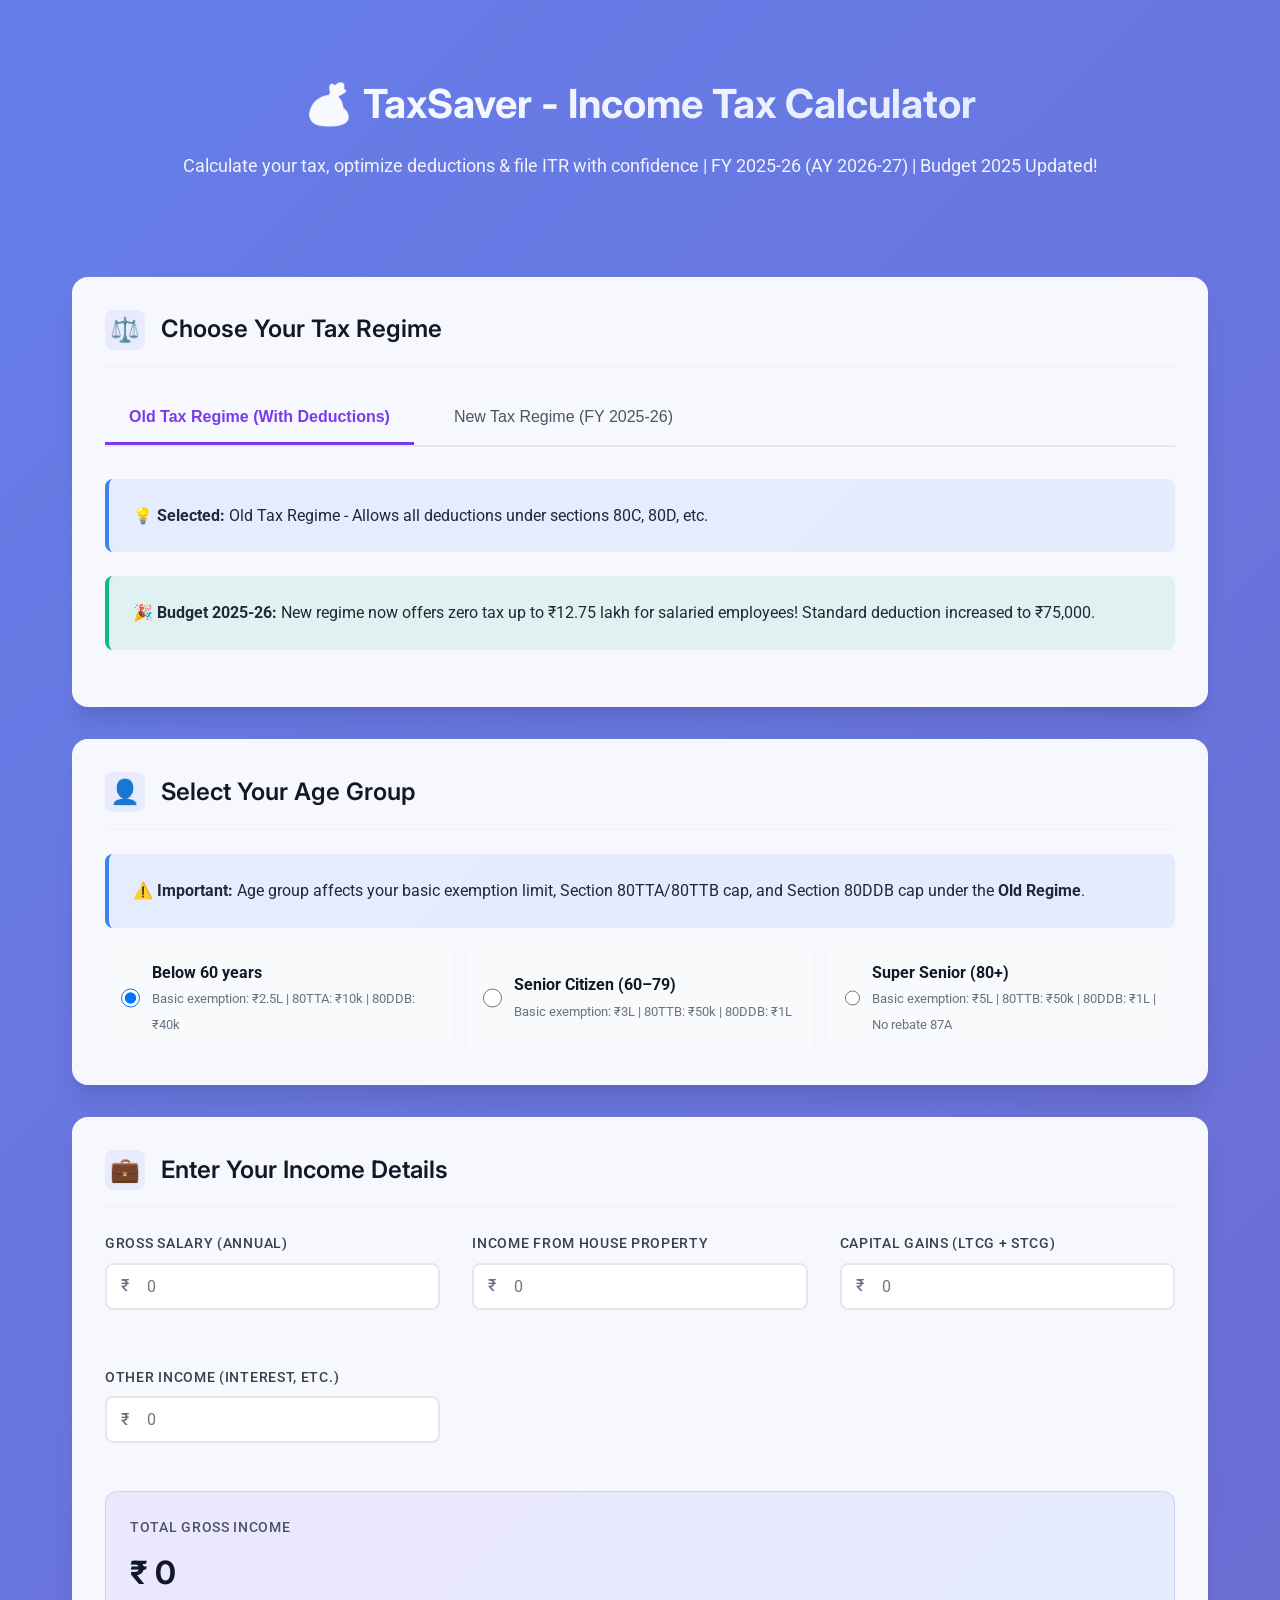
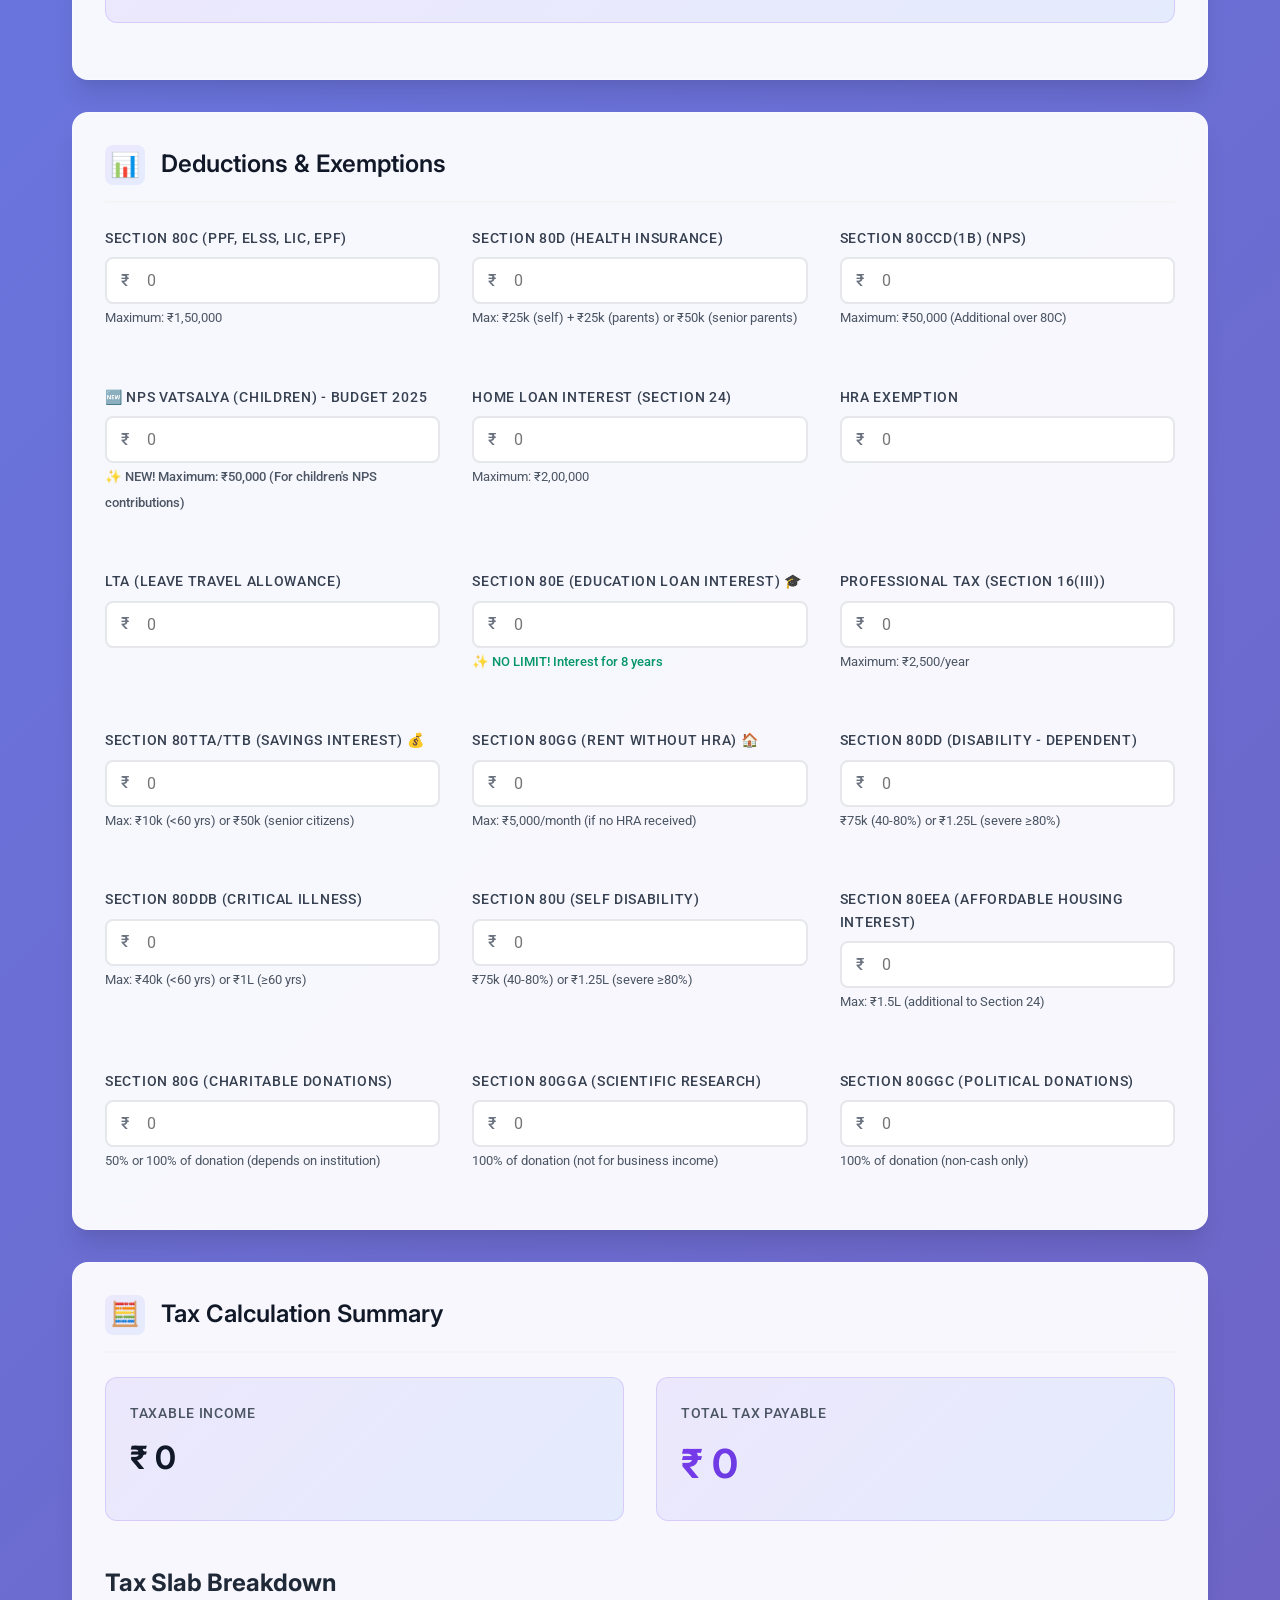
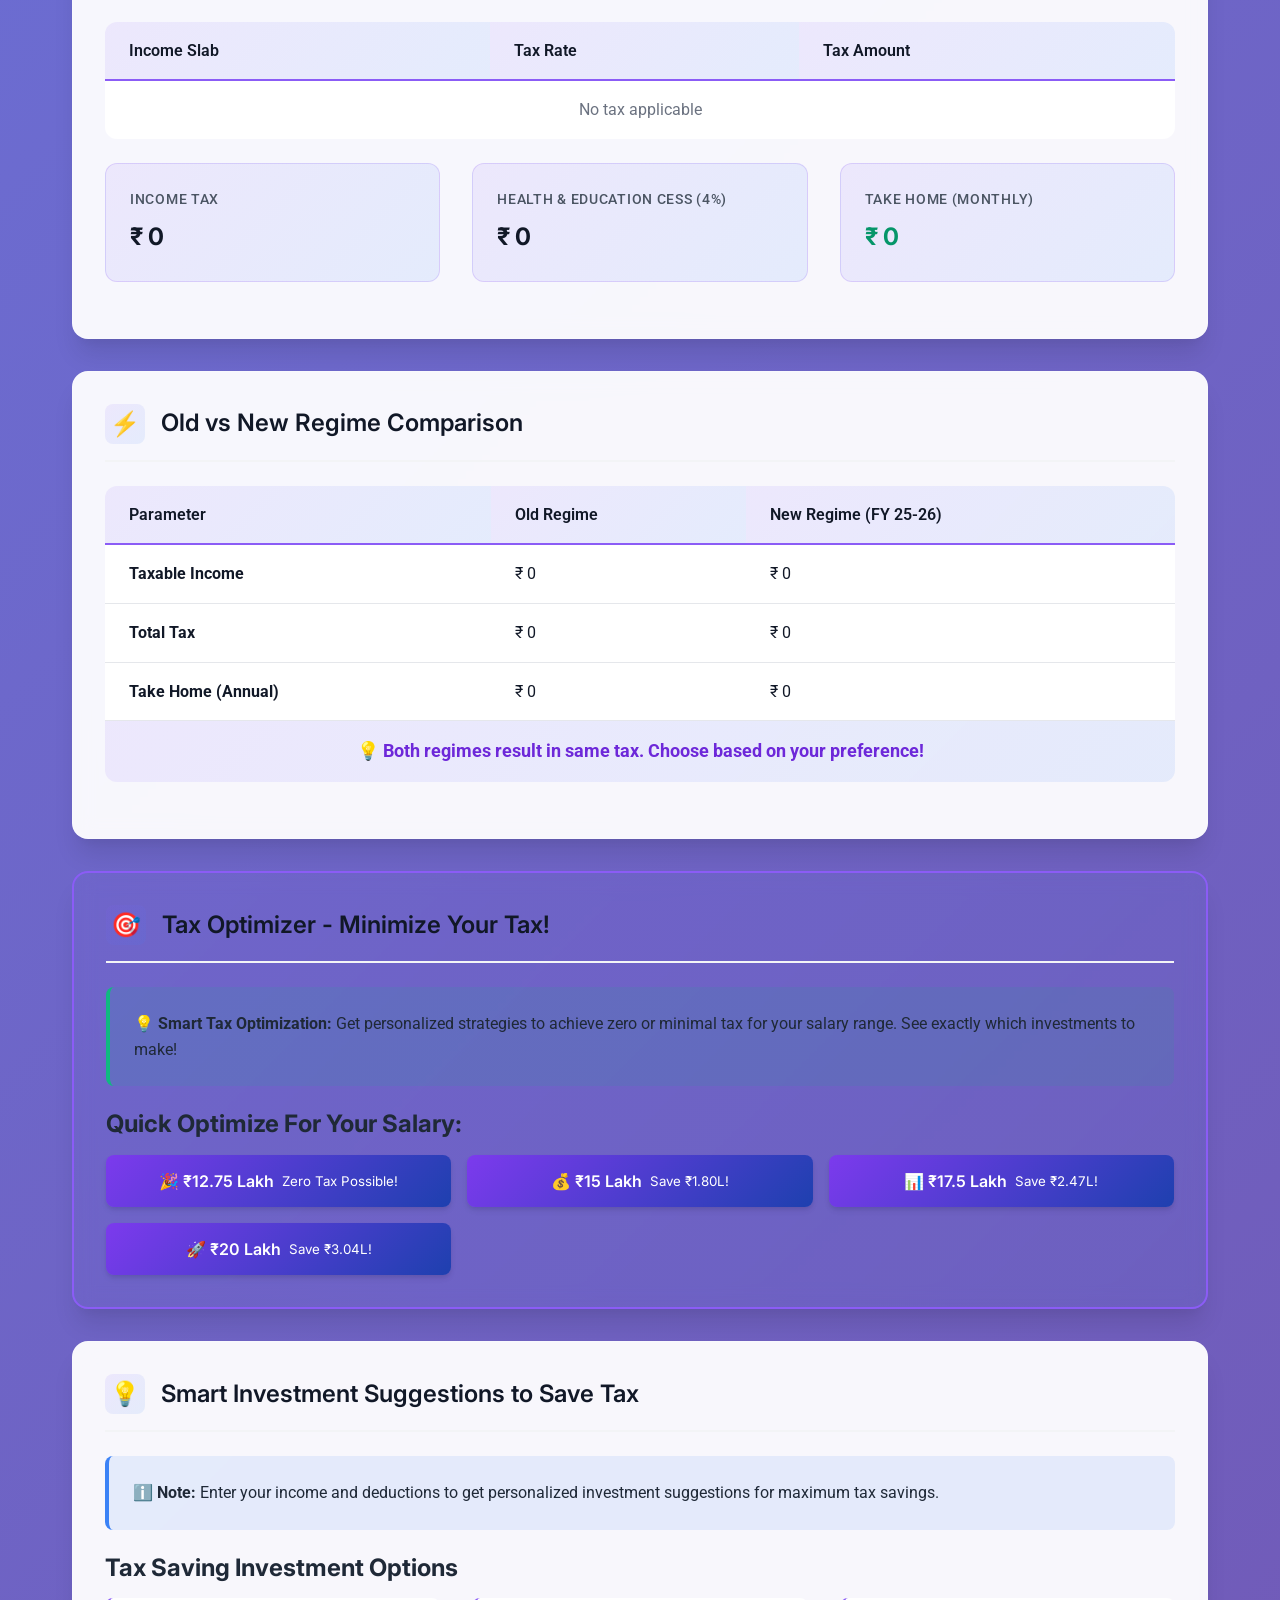
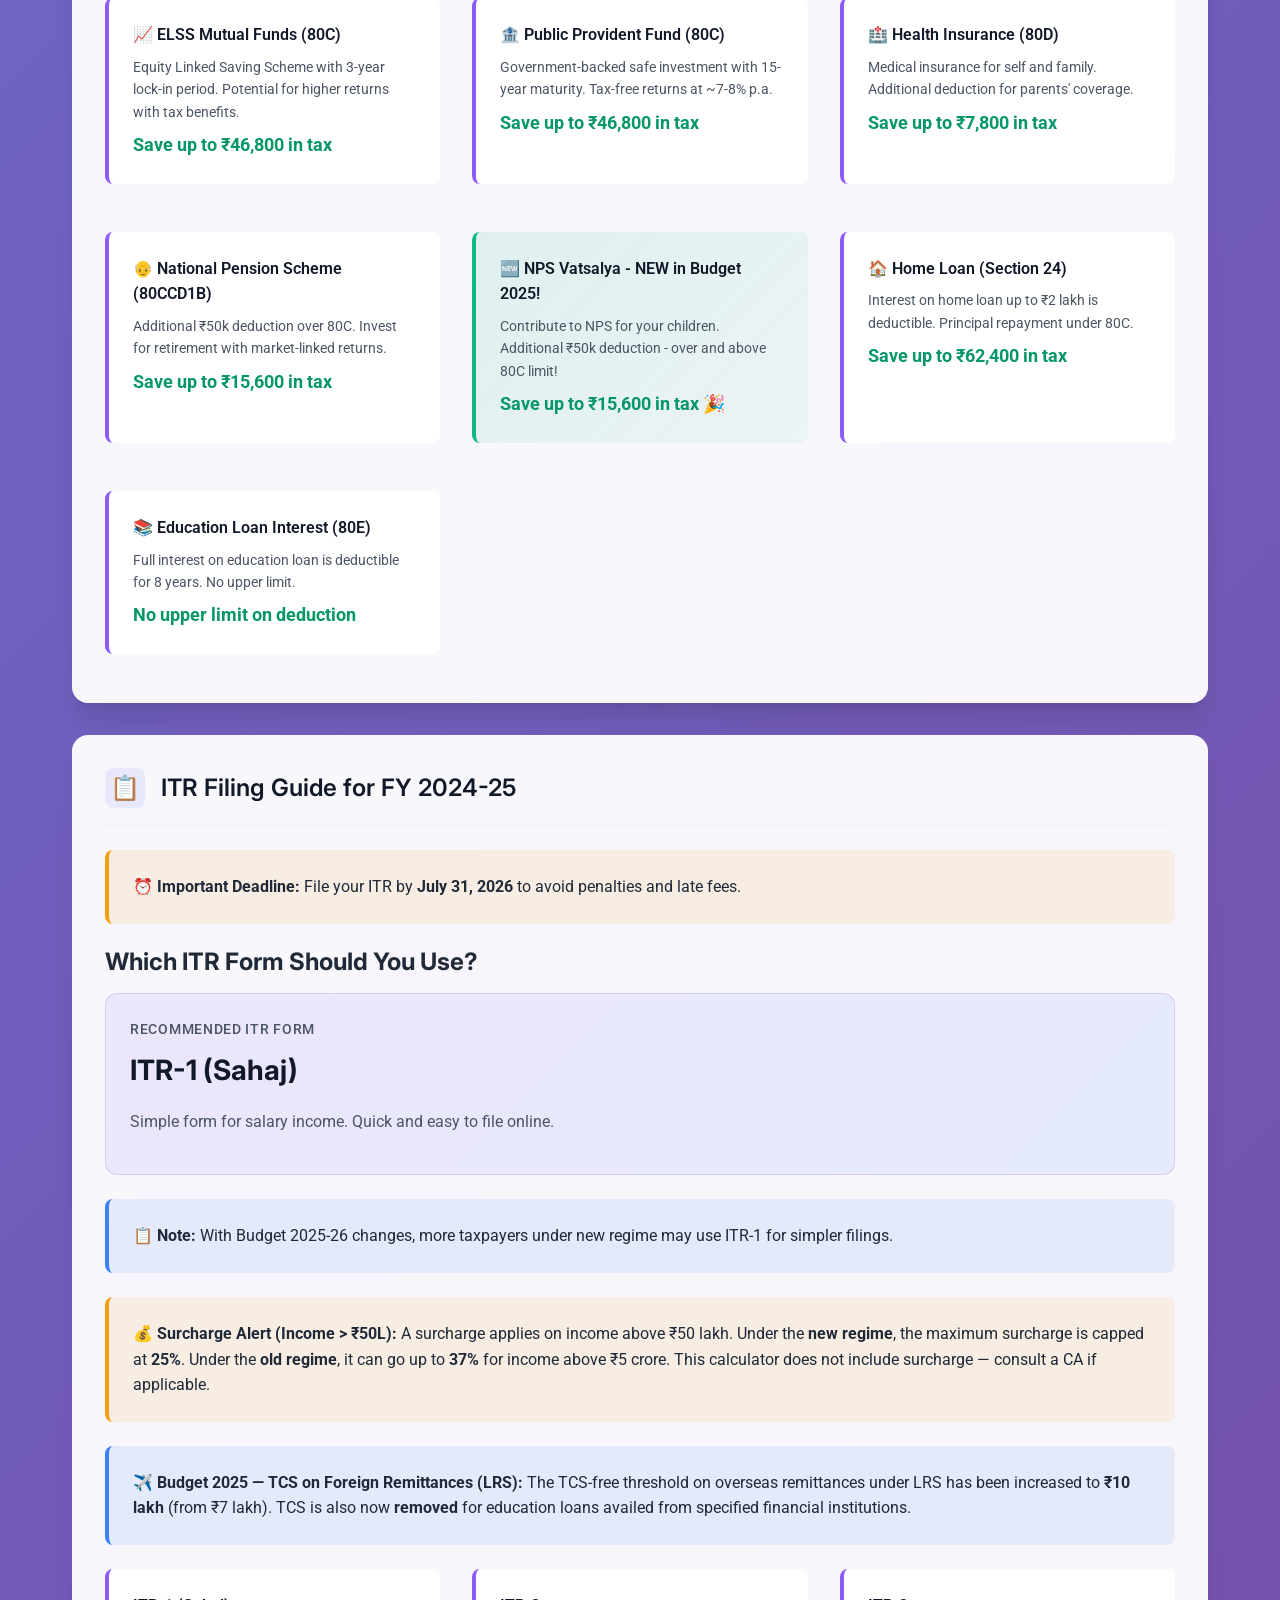
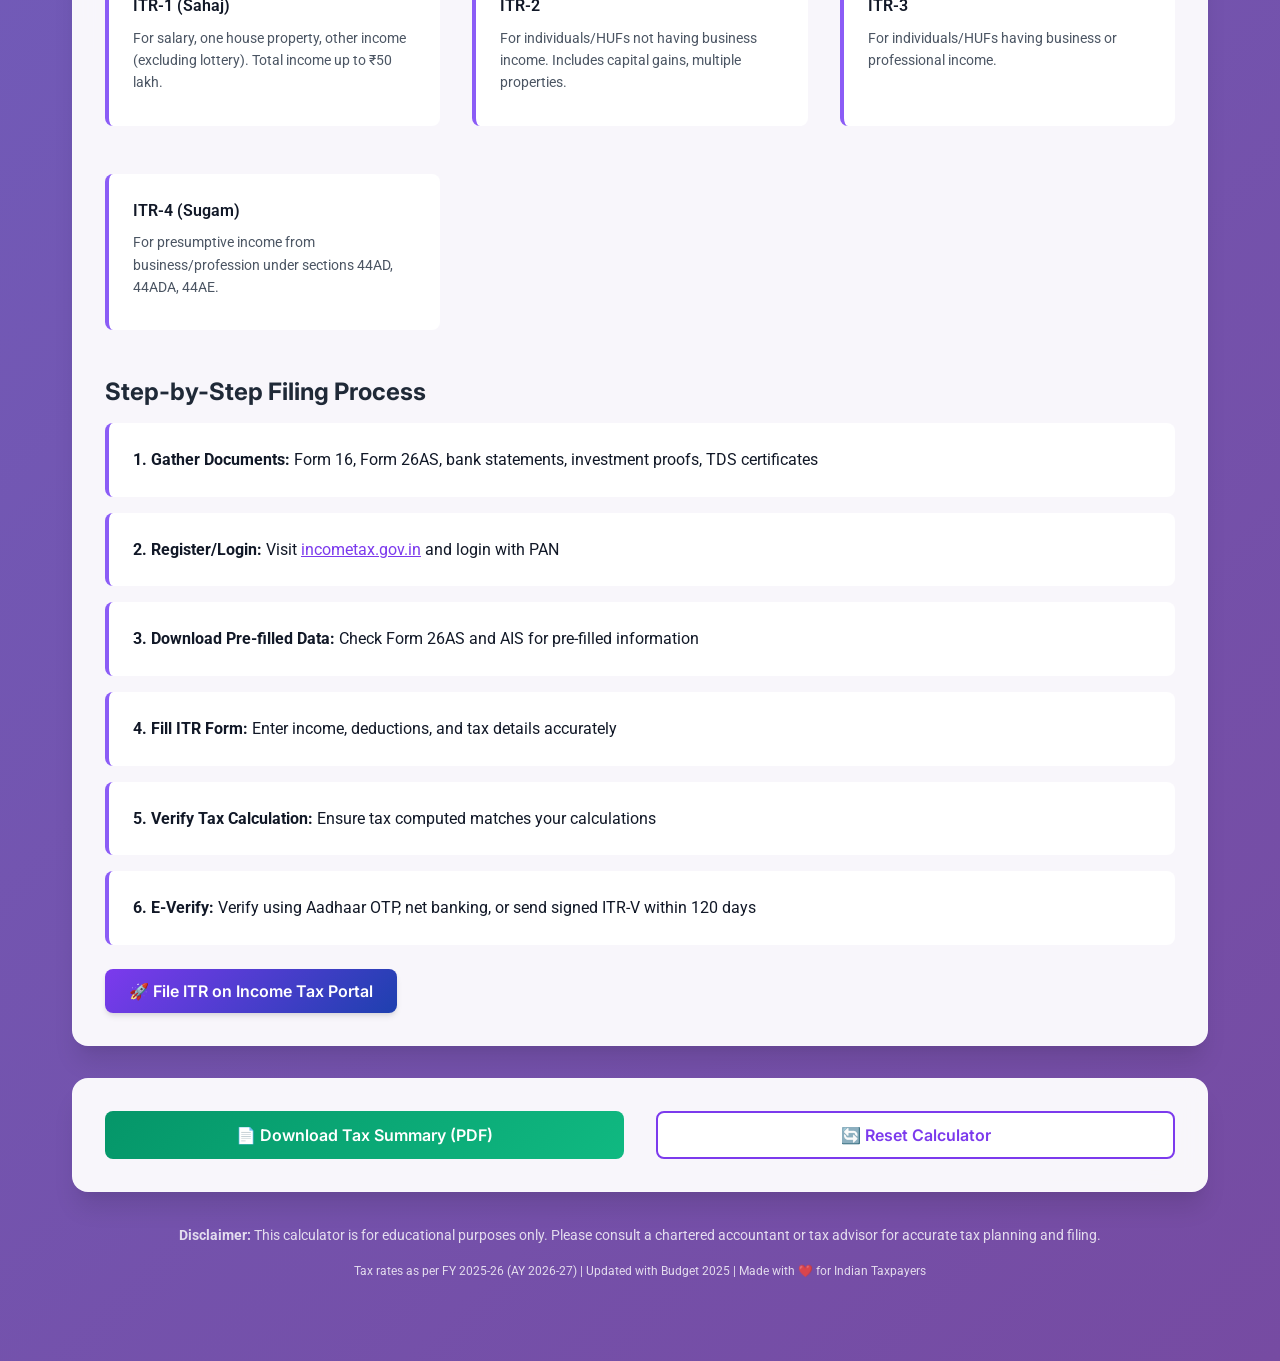
==== commit 4eea5607: "feat: add Budget 2025-26 tax updates - senior citizen slabs, age-aware deductions, fix labels" ====
--- a/index.html
+++ b/index.html
@@ -37,7 +37,7 @@
             <div class="tabs">
                 <button class="tab active" data-regime="old" onclick="selectRegime('old')">Old Tax Regime (With
                     Deductions)</button>
-                <button class="tab" data-regime="new" onclick="selectRegime('new')">New Tax Regime (FY 2024-25)</button>
+                <button class="tab" data-regime="new" onclick="selectRegime('new')">New Tax Regime (FY 2025-26)</button>
             </div>
             <div class="alert alert-info mt-md">
                 <strong>💡 Selected:</strong> <span id="regime-info">Old Tax Regime - Allows all deductions under
@@ -46,6 +46,31 @@
             <div class="alert alert-success mt-sm">
                 <strong>🎉 Budget 2025-26:</strong> New regime now offers zero tax up to ₹12.75 lakh for salaried
                 employees! Standard deduction increased to ₹75,000.
+            </div>
+        </div>
+
+        <!-- Age Group Selector -->
+        <div class="card fade-in">
+            <div class="card-header">
+                <div class="card-icon">👤</div>
+                <h2 class="card-title">Select Your Age Group</h2>
+            </div>
+            <div class="alert alert-info mt-sm" style="margin-bottom: 1rem;">
+                <strong>⚠️ Important:</strong> Age group affects your basic exemption limit, Section 80TTA/80TTB cap, and Section 80DDB cap under the <strong>Old Regime</strong>.
+            </div>
+            <div class="grid grid-3" style="gap: 1rem;">
+                <label style="display:flex; align-items:center; gap:0.75rem; padding:1rem; background: var(--gray-50); border-radius: var(--radius-md); cursor:pointer; border: 2px solid var(--accent-300);">
+                    <input type="radio" id="ageGroup" name="ageGroup" value="below60" onchange="calculateTax()" checked style="width:1.2rem; height:1.2rem;">
+                    <span><strong>Below 60 years</strong><br><small style="color:var(--gray-500)">Basic exemption: ₹2.5L | 80TTA: ₹10k | 80DDB: ₹40k</small></span>
+                </label>
+                <label style="display:flex; align-items:center; gap:0.75rem; padding:1rem; background: var(--gray-50); border-radius: var(--radius-md); cursor:pointer; border: 2px solid var(--warning-400);">
+                    <input type="radio" name="ageGroup" value="senior" onchange="calculateTax()" style="width:1.2rem; height:1.2rem;">
+                    <span><strong>Senior Citizen (60–79)</strong><br><small style="color:var(--gray-500)">Basic exemption: ₹3L | 80TTB: ₹50k | 80DDB: ₹1L</small></span>
+                </label>
+                <label style="display:flex; align-items:center; gap:0.75rem; padding:1rem; background: var(--gray-50); border-radius: var(--radius-md); cursor:pointer; border: 2px solid var(--success-400);">
+                    <input type="radio" name="ageGroup" value="superSenior" onchange="calculateTax()" style="width:1.2rem; height:1.2rem;">
+                    <span><strong>Super Senior (80+)</strong><br><small style="color:var(--gray-500)">Basic exemption: ₹5L | 80TTB: ₹50k | 80DDB: ₹1L | No rebate 87A</small></span>
+                </label>
             </div>
         </div>
 
@@ -359,7 +384,7 @@
                     <tr>
                         <th>Parameter</th>
                         <th>Old Regime</th>
-                        <th>New Regime (FY 24-25)</th>
+                        <th>New Regime (FY 25-26)</th>
                     </tr>
                 </thead>
                 <tbody>
@@ -530,6 +555,19 @@
                     for simpler filings.
                 </div>
 
+                <div class="alert alert-warning mt-sm">
+                    <strong>💰 Surcharge Alert (Income &gt; ₹50L):</strong> A surcharge applies on income above ₹50 lakh.
+                    Under the <strong>new regime</strong>, the maximum surcharge is capped at <strong>25%</strong>.
+                    Under the <strong>old regime</strong>, it can go up to <strong>37%</strong> for income above ₹5 crore.
+                    This calculator does not include surcharge — consult a CA if applicable.
+                </div>
+
+                <div class="alert alert-info mt-sm">
+                    <strong>✈️ Budget 2025 — TCS on Foreign Remittances (LRS):</strong> The TCS-free threshold on
+                    overseas remittances under LRS has been increased to <strong>₹10 lakh</strong> (from ₹7 lakh).
+                    TCS is also now <strong>removed</strong> for education loans availed from specified financial institutions.
+                </div>
+
                 <div class="grid grid-2 mt-md">
                     <div class="suggestion-item">
                         <div class="suggestion-title">ITR-1 (Sahaj)</div>
